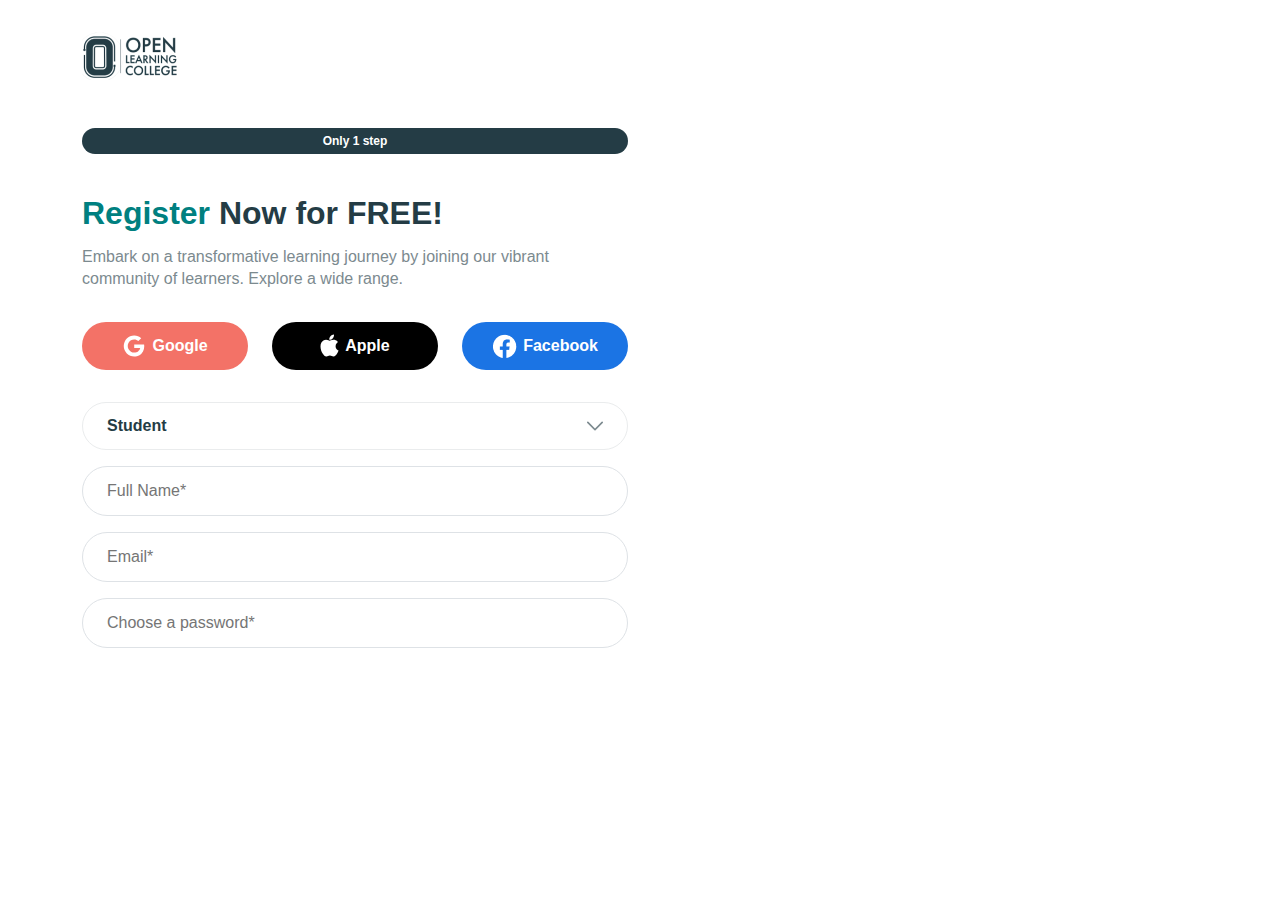
==== index.html @ f877245c "start new project" ====
<!DOCTYPE html>
<html lang="en">
<head>
    <meta charset="UTF-8">
    <meta name="viewport" content="width=device-width, initial-scale=1.0">
    <title>Student</title>
    <link rel="stylesheet" href="css/bootstrap.min.css">
    <link rel="stylesheet" href="css/style.css">
</head>
<body>

    <section class="student-section">
        <div class="container">
            <div class="row">
                <div class="col-lg-6">
                    <div class="student-section-bg"></div>
                    <div class="main-logo pb-5 pt-spacing-8">
                        <img src="images/main-Logo.png" alt="logo" style="width: 97px; height: 48px;">
                    </div>
                    <a href="#" class="bg-transparent border-0 w-100 bg-gray-dark bs-white p-1 rounded-32 font-12 fw-bold text-decoration-none d-block text-center">Only 1 step </a>
                    <div class="pt-spacing-10">
                        <h2 class="gray-dark fw-bold line-height-124"><span class="green-secondary">Register</span> Now for FREE!</h2>
                        <p class="bs-gray fw-normal font-16 line-height-138 pt-spacing-3">Embark on a transformative learning journey by joining our vibrant community of learners. Explore a wide range.</p>
                    </div>
                    <div class="row pt-spacing-8">
                        <div class="col-4">
                            <a href="#" class="text-decoration-none d-flex align-items-center border-0 bg-deep-orange rounded-48 py-spacing-3 bs-white fw-bold font-16 w-100 justify-content-center">
                                <svg class="mr-spacing-1_5" xmlns="http://www.w3.org/2000/svg" width="24" height="24" fill="none"><path d="M12.211 10.503h9.876c.108.608.163 1.19.163 1.743 0 1.97-.413 3.73-1.24 5.279a8.95 8.95 0 0 1-3.534 3.63c-1.53.871-3.285 1.307-5.265 1.307-1.426 0-2.783-.274-4.073-.824-1.29-.55-2.402-1.292-3.337-2.227-.935-.935-1.678-2.048-2.227-3.337A10.283 10.283 0 0 1 1.75 12c0-1.425.275-2.783.824-4.073.55-1.29 1.292-2.401 2.227-3.337.935-.935 2.048-1.677 3.337-2.227 1.29-.55 2.647-.824 4.073-.824 2.724 0 5.063.913 7.015 2.738L16.38 7.016c-1.117-1.08-2.506-1.621-4.168-1.621a6.25 6.25 0 0 0-3.249.885A6.524 6.524 0 0 0 6.6 8.684a6.547 6.547 0 0 0-.872 3.317c0 1.199.291 2.304.872 3.317a6.524 6.524 0 0 0 2.363 2.404 6.25 6.25 0 0 0 3.25.886c.79 0 1.516-.11 2.178-.327.663-.218 1.208-.49 1.635-.818.427-.327.8-.699 1.117-1.117a5.2 5.2 0 0 0 .701-1.185c.15-.372.253-.726.307-1.062h-5.939v-3.596Z" fill="#fff"/></svg>
                                Google
                            </a>
                        </div>

                        <div class="col-4">
                            <a href="#" class="text-decoration-none d-flex align-items-center border-0 bg-black rounded-48 py-spacing-3 bs-white fw-bold font-16 w-100 justify-content-center">
                                <svg class="mr-spacing-1_5" xmlns="http://www.w3.org/2000/svg" width="19" height="23" fill="none"><path d="M1.429 8.584c-1.862 3.23-.678 8.135 1.38 11.108 1.029 1.486 2.07 2.82 3.495 2.82h.081c.67-.027 1.154-.234 1.621-.433.526-.224 1.069-.455 1.921-.455.81 0 1.328.224 1.829.44.493.213 1 .434 1.751.42 1.606-.03 2.591-1.47 3.461-2.74a12.145 12.145 0 0 0 1.516-3.106l.007-.02a.18.18 0 0 0-.11-.226c-.282-.116-2.762-1.216-2.788-4.215-.025-2.436 1.86-3.726 2.238-3.96l.018-.011a.18.18 0 0 0 .051-.254c-1.3-1.904-3.295-2.19-4.097-2.225a3.614 3.614 0 0 0-.358-.018c-.943 0-1.846.357-2.572.643-.5.197-.933.368-1.232.368-.335 0-.77-.173-1.274-.373-.674-.267-1.437-.57-2.246-.57h-.057c-1.88.028-3.656 1.103-4.635 2.807Z" fill="#fff"/><path d="M13.803.487c-1.138.046-2.503.747-3.32 1.703-.693.804-1.37 2.143-1.192 3.494a.18.18 0 0 0 .165.156c.076.006.155.01.233.01 1.113 0 2.314-.617 3.134-1.608.863-1.047 1.3-2.39 1.167-3.594a.182.182 0 0 0-.187-.161Z" fill="#fff"/></svg>
                                Apple
                            </a>
                        </div>

                        <div class="col-4">
                            <a href="#" class="text-decoration-none d-flex align-items-center border-0 bg-blue-secondary rounded-48 py-spacing-3 bs-white fw-bold font-16 w-100 justify-content-center">
                                <img src="images/facebook-icon.png" alt="facebook-icon" class="mr-spacing-1_5">
                                Facebook
                            </a>
                        </div>
                    </div>
                    <div class="pt-spacing-8">
                        <form>
                            <div class="dropdown">
                                <button class="btn btn-secondary w-100 d-flex align-items-center justify-content-between no-arrow bg-white gray-dark fw-bold line-height-138 py-spacing-3 px-4 rounded-48 border-color dropdown-btn" type="button" id="studentdropdownMenu" data-bs-toggle="dropdown" aria-expanded="false">
                                    Student
                                    <svg xmlns="http://www.w3.org/2000/svg" width="16" height="10" fill="none"><path d="M.241.746A.811.811 0 0 1 1.313.665l.092.08L8 7.474 14.595.746a.811.811 0 0 1 1.072-.081l.092.08a.852.852 0 0 1 .08 1.094l-.08.094-7.177 7.321a.811.811 0 0 1-1.072.081l-.092-.08L.241 1.932a.852.852 0 0 1 0-1.187Z" fill="#7C8A8F"/></svg>
                                </button>
                                <ul class="dropdown-menu w-100" aria-labelledby="studentdropdownMenu">
                                  <li><button class="dropdown-item" type="button">Action</button></li>
                                  <li><button class="dropdown-item" type="button">Another action</button></li>
                                  <li><button class="dropdown-item" type="button">Something else here</button></li>
                                </ul>
                            </div>

                            <input type="text" placeholder="Full Name*" class="py-spacing-3 px-4 mt-3 border rounded-48 w-100 font-16">
                            
                            <input type="email" placeholder="Email*" class="py-spacing-3 px-4 mt-3 border rounded-48 w-100 font-16">

                            <div class="input-box">
                                <input type="password" placeholder="Choose a password*" class="py-spacing-3 px-4 mt-3 border rounded-48 w-100 font-16">

                            </div>
                            
                        </form>
                    </div>
                </div>
            </div>
        </div>
    </section>
    
    
    <!-- Javascript -->
    <script src="js/bootstrap.bundle.min.js"></script>
</body>
</html>
---- css/style.css ----
*{
    margin: 0;
    padding: 0;
    box-sizing: border-box;
}
body{
    font-family: Arial;
}
:root {
    --bs-blue: #0d6efd;
    --bs-indigo: #6610f2;
    --bs-purple: #6f42c1;
    --bs-pink: #d63384;
    --bs-red: #dc3545;
    --bs-orange: #fd7e14;
    --bs-yellow: #ffc107;
    --bs-green: #198754;
    --bs-success: #198754;
    --bs-cyan: #0dcaf0;
    --bs-primary: #0d6efd;
    --bs-info: #0dcaf0;
    --bs-warning: #ffc107;
    --bs-danger: #dc3545;
    --bs-dark: #212529;
    --color: ;


    --bs-white: #FFF;
    --white-secondary: #F2F8F8;
    --bs-light: #CCE6E6;
    --border-color: #EAECED;
    --bs-gray: #7C8A8F;
    --bs-gray-dark: #243C45;
    --green-secondary: #008080;
    --deep-orange: #F37267;
    --black: #000000;
    --blue-secondary: #1B74E4;



    --bs-font-sans-serif: system-ui, -apple-system, "Segoe UI", Roboto, "Helvetica Neue", Arial, "Noto Sans", "Liberation Sans", sans-serif, "Apple Color Emoji", "Segoe UI Emoji", "Segoe UI Symbol", "Noto Color Emoji";
    --bs-font-monospace: SFMono-Regular, Menlo, Monaco, Consolas, "Liberation Mono", "Courier New", monospace;
    --bs-gradient: linear-gradient(180deg, rgba(255, 255, 255, 0.15), rgba(255, 255, 255, 0));



    /* font size */
    --font-size-h2: 2rem; /* 32px */


    /* padding */

    --spacing-1_5: 0.375rem; /* 6px */
    --spacing-3: 0.75rem; /* 12px */
    --spacing-8: 2rem; /* 32px */
    --spacing-9: 2.25rem; /* 32px */
    --spacing-10: 2.5rem; /* 40px */

  }



  .font-12{
    font-size: 12px !important;
  }
  .font-16{
    font-size: 16px !important;
  }

  h1, h2, h3, h4, p{
    margin: 0;
    padding: 0;
  } 

  /*===== padding =====*/
  
.py-spacing-3{
    padding-top: var(--spacing-3) !important;
    padding-bottom: var(--spacing-3) !important;
}
.pt-spacing-3{
    padding-top: var(--spacing-3) !important;
}
.pt-spacing-8{
    padding-top: var(--spacing-8) !important;
}
.px-spacing-9{
    padding-left: var(--spacing-9) !important;
    padding-right: var(--spacing-9) !important;
}
.pt-spacing-10{
    padding-top: var(--spacing-10) !important;
}


/* margin */
.mr-spacing-1_5{
    margin-right: var(--spacing-1_5) !important;
}

.border{
    border: 1px solid var(--border-color);
}

/*===== color =====*/


.gray-dark{
    color: var(--bs-gray-dark) !important;
}
.bs-gray{
    color: var(--bs-gray) !important;
}
.bs-white{
    color: var(--bs-white) !important;
}
.green-secondary{
    color: var(--green-secondary) !important;
}

.bg-gray-dark{
    background-color: var(--bs-gray-dark) !important;
}
.bg-deep-orange{
    background-color: var(--deep-orange) !important;
}
.bg-black{
    background-color: var(--black) !important;
}
.bg-blue-secondary{
    background-color: var(--blue-secondary) !important;
}
.border-color{
    border-color: var(--border-color) !important;
}

/*===== radius =====*/

.rounded-32{
    border-radius: 2rem !important;
}
.rounded-48{
    border-radius: 3rem !important;
}

/*===== line height =====*/

.line-height-124{
    line-height: 124% !important;
}
.line-height-138{
    line-height: 138% !important;
}

/*=============== dropdown ===============*/
.dropdown-btn:focus,
.dropdown-btn:active,
.dropdown-btn:focus-visible{
    box-shadow: none!important;
    outline: none;
}
.dropdown-btn:focus svg,
.dropdown-btn:active svg{
    rotate: -180deg;
}

/* input */

input:focus-visible,
input:focus{
    outline: none;
    border: 1px solid var(--blue-secondary)!important;
}
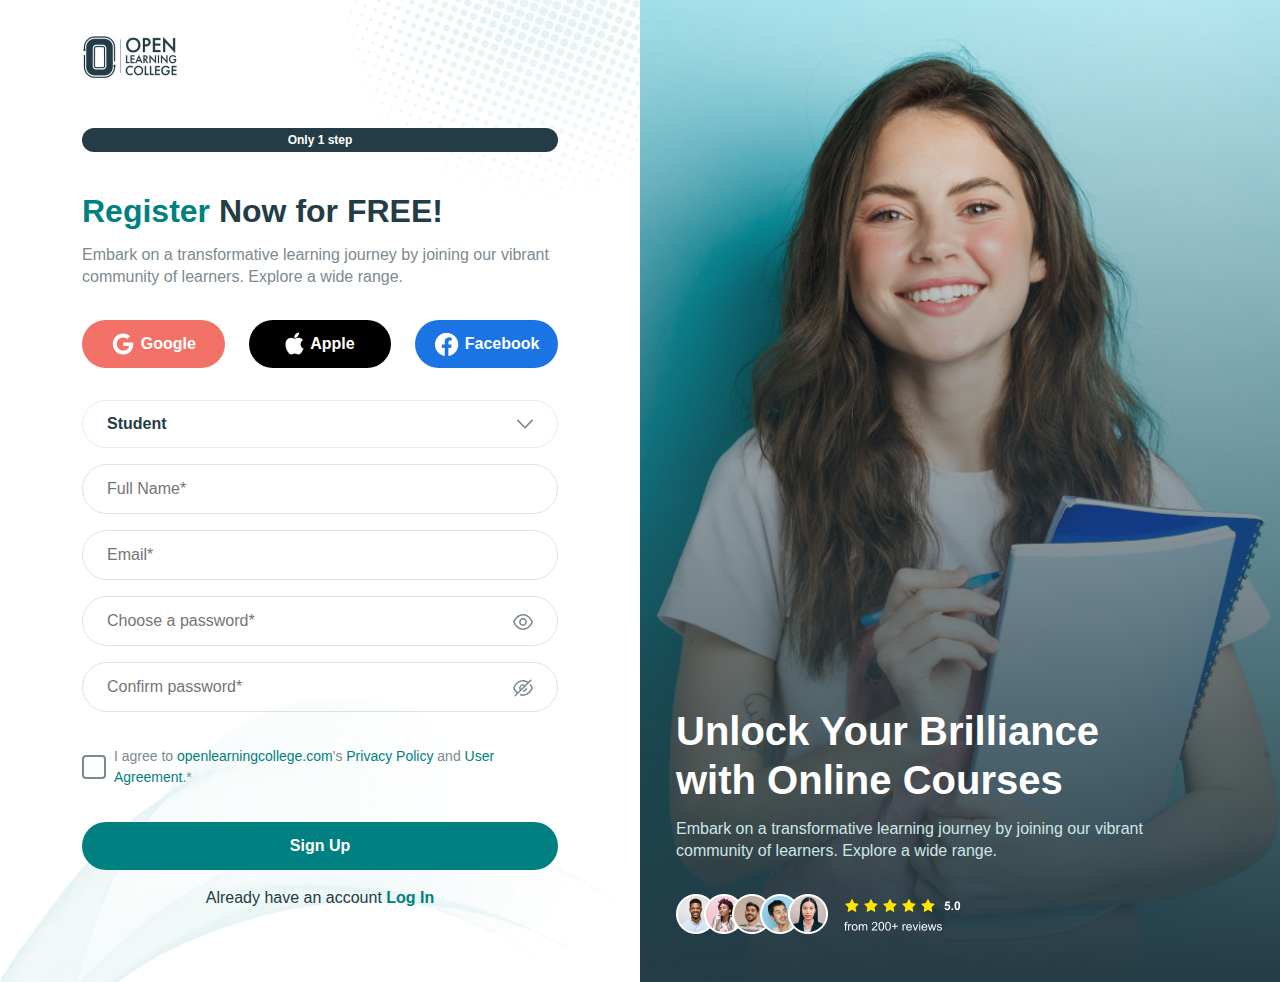
==== commit f41f396d: "complete first page" ====
--- a/index.html
+++ b/index.html
@@ -9,65 +9,95 @@
 </head>
 <body>
 
-    <section class="student-section">
+    <section class="auth-section position-relative" style="background-image: url(images/Mask-group-2.png);">
         <div class="container">
             <div class="row">
-                <div class="col-lg-6">
-                    <div class="student-section-bg"></div>
-                    <div class="main-logo pb-5 pt-spacing-8">
-                        <img src="images/main-Logo.png" alt="logo" style="width: 97px; height: 48px;">
-                    </div>
-                    <a href="#" class="bg-transparent border-0 w-100 bg-gray-dark bs-white p-1 rounded-32 font-12 fw-bold text-decoration-none d-block text-center">Only 1 step </a>
-                    <div class="pt-spacing-10">
-                        <h2 class="gray-dark fw-bold line-height-124"><span class="green-secondary">Register</span> Now for FREE!</h2>
-                        <p class="bs-gray fw-normal font-16 line-height-138 pt-spacing-3">Embark on a transformative learning journey by joining our vibrant community of learners. Explore a wide range.</p>
-                    </div>
-                    <div class="row pt-spacing-8">
-                        <div class="col-4">
-                            <a href="#" class="text-decoration-none d-flex align-items-center border-0 bg-deep-orange rounded-48 py-spacing-3 bs-white fw-bold font-16 w-100 justify-content-center">
-                                <svg class="mr-spacing-1_5" xmlns="http://www.w3.org/2000/svg" width="24" height="24" fill="none"><path d="M12.211 10.503h9.876c.108.608.163 1.19.163 1.743 0 1.97-.413 3.73-1.24 5.279a8.95 8.95 0 0 1-3.534 3.63c-1.53.871-3.285 1.307-5.265 1.307-1.426 0-2.783-.274-4.073-.824-1.29-.55-2.402-1.292-3.337-2.227-.935-.935-1.678-2.048-2.227-3.337A10.283 10.283 0 0 1 1.75 12c0-1.425.275-2.783.824-4.073.55-1.29 1.292-2.401 2.227-3.337.935-.935 2.048-1.677 3.337-2.227 1.29-.55 2.647-.824 4.073-.824 2.724 0 5.063.913 7.015 2.738L16.38 7.016c-1.117-1.08-2.506-1.621-4.168-1.621a6.25 6.25 0 0 0-3.249.885A6.524 6.524 0 0 0 6.6 8.684a6.547 6.547 0 0 0-.872 3.317c0 1.199.291 2.304.872 3.317a6.524 6.524 0 0 0 2.363 2.404 6.25 6.25 0 0 0 3.25.886c.79 0 1.516-.11 2.178-.327.663-.218 1.208-.49 1.635-.818.427-.327.8-.699 1.117-1.117a5.2 5.2 0 0 0 .701-1.185c.15-.372.253-.726.307-1.062h-5.939v-3.596Z" fill="#fff"/></svg>
-                                Google
-                            </a>
+                <div class="col-lg-6 overflow-hidden form-column position-relative z-index-1">
+                    <div class="pr-spacing-17_5 pr-lg-spacing-0 pr-sm-spacing-0 pb-spacing-18 pb-ls-spacing-8">
+                        <div class="main-logo pb-5 pt-spacing-8">
+                            <img src="images/main-Logo.png" alt="logo" style="width: 97px; height: 48px;">
                         </div>
+                        <a href="#" class="bg-transparent border-0 w-100 bg-gray-dark bs-white p-1 rounded-32 font-12 fw-bold text-decoration-none d-block text-center line-height-137">Only 1 step </a>
+                        <div class="pt-spacing-10">
+                            <h2 class="gray-dark fw-bold line-height-124"><span class="green-secondary">Register</span> Now for FREE!</h2>
+                            <p class="bs-gray fw-normal font-16 line-height-138 pt-spacing-3">Embark on a transformative learning journey by joining our vibrant community of learners. Explore a wide range.</p>
+                        </div>
+                        <div class="row pt-spacing-8">
+                            <div class="col-lg-4 col-md-4">
+                                <a href="#" class="text-decoration-none d-flex align-items-center border-0 bg-deep-orange rounded-48 py-spacing-3 bs-white fw-bold font-16 w-100 justify-content-center">
+                                    <svg class="mr-spacing-1_5" xmlns="http://www.w3.org/2000/svg" width="24" height="24" fill="none"><path d="M12.211 10.503h9.876c.108.608.163 1.19.163 1.743 0 1.97-.413 3.73-1.24 5.279a8.95 8.95 0 0 1-3.534 3.63c-1.53.871-3.285 1.307-5.265 1.307-1.426 0-2.783-.274-4.073-.824-1.29-.55-2.402-1.292-3.337-2.227-.935-.935-1.678-2.048-2.227-3.337A10.283 10.283 0 0 1 1.75 12c0-1.425.275-2.783.824-4.073.55-1.29 1.292-2.401 2.227-3.337.935-.935 2.048-1.677 3.337-2.227 1.29-.55 2.647-.824 4.073-.824 2.724 0 5.063.913 7.015 2.738L16.38 7.016c-1.117-1.08-2.506-1.621-4.168-1.621a6.25 6.25 0 0 0-3.249.885A6.524 6.524 0 0 0 6.6 8.684a6.547 6.547 0 0 0-.872 3.317c0 1.199.291 2.304.872 3.317a6.524 6.524 0 0 0 2.363 2.404 6.25 6.25 0 0 0 3.25.886c.79 0 1.516-.11 2.178-.327.663-.218 1.208-.49 1.635-.818.427-.327.8-.699 1.117-1.117a5.2 5.2 0 0 0 .701-1.185c.15-.372.253-.726.307-1.062h-5.939v-3.596Z" fill="#fff"/></svg>
+                                    Google
+                                </a>
+                            </div>
 
-                        <div class="col-4">
-                            <a href="#" class="text-decoration-none d-flex align-items-center border-0 bg-black rounded-48 py-spacing-3 bs-white fw-bold font-16 w-100 justify-content-center">
-                                <svg class="mr-spacing-1_5" xmlns="http://www.w3.org/2000/svg" width="19" height="23" fill="none"><path d="M1.429 8.584c-1.862 3.23-.678 8.135 1.38 11.108 1.029 1.486 2.07 2.82 3.495 2.82h.081c.67-.027 1.154-.234 1.621-.433.526-.224 1.069-.455 1.921-.455.81 0 1.328.224 1.829.44.493.213 1 .434 1.751.42 1.606-.03 2.591-1.47 3.461-2.74a12.145 12.145 0 0 0 1.516-3.106l.007-.02a.18.18 0 0 0-.11-.226c-.282-.116-2.762-1.216-2.788-4.215-.025-2.436 1.86-3.726 2.238-3.96l.018-.011a.18.18 0 0 0 .051-.254c-1.3-1.904-3.295-2.19-4.097-2.225a3.614 3.614 0 0 0-.358-.018c-.943 0-1.846.357-2.572.643-.5.197-.933.368-1.232.368-.335 0-.77-.173-1.274-.373-.674-.267-1.437-.57-2.246-.57h-.057c-1.88.028-3.656 1.103-4.635 2.807Z" fill="#fff"/><path d="M13.803.487c-1.138.046-2.503.747-3.32 1.703-.693.804-1.37 2.143-1.192 3.494a.18.18 0 0 0 .165.156c.076.006.155.01.233.01 1.113 0 2.314-.617 3.134-1.608.863-1.047 1.3-2.39 1.167-3.594a.182.182 0 0 0-.187-.161Z" fill="#fff"/></svg>
-                                Apple
-                            </a>
+                            <div class="col-lg-4 col-md-4 mt-3 mt-md-0">
+                                <a href="#" class="text-decoration-none d-flex align-items-center border-0 bg-black rounded-48 py-spacing-3 bs-white fw-bold font-16 w-100 justify-content-center">
+                                    <svg class="mr-spacing-1_5" xmlns="http://www.w3.org/2000/svg" width="19" height="23" fill="none"><path d="M1.429 8.584c-1.862 3.23-.678 8.135 1.38 11.108 1.029 1.486 2.07 2.82 3.495 2.82h.081c.67-.027 1.154-.234 1.621-.433.526-.224 1.069-.455 1.921-.455.81 0 1.328.224 1.829.44.493.213 1 .434 1.751.42 1.606-.03 2.591-1.47 3.461-2.74a12.145 12.145 0 0 0 1.516-3.106l.007-.02a.18.18 0 0 0-.11-.226c-.282-.116-2.762-1.216-2.788-4.215-.025-2.436 1.86-3.726 2.238-3.96l.018-.011a.18.18 0 0 0 .051-.254c-1.3-1.904-3.295-2.19-4.097-2.225a3.614 3.614 0 0 0-.358-.018c-.943 0-1.846.357-2.572.643-.5.197-.933.368-1.232.368-.335 0-.77-.173-1.274-.373-.674-.267-1.437-.57-2.246-.57h-.057c-1.88.028-3.656 1.103-4.635 2.807Z" fill="#fff"/><path d="M13.803.487c-1.138.046-2.503.747-3.32 1.703-.693.804-1.37 2.143-1.192 3.494a.18.18 0 0 0 .165.156c.076.006.155.01.233.01 1.113 0 2.314-.617 3.134-1.608.863-1.047 1.3-2.39 1.167-3.594a.182.182 0 0 0-.187-.161Z" fill="#fff"/></svg>
+                                    Apple
+                                </a>
+                            </div>
+
+                            <div class="col-lg-4 col-md-4 mt-3 mt-md-0">
+                                <a href="#" class="text-decoration-none d-flex align-items-center border-0 bg-blue-secondary rounded-48 py-spacing-3 bs-white fw-bold font-16 w-100 justify-content-center">
+                                    <img src="images/facebook-icon.png" alt="facebook-icon" class="mr-spacing-1_5">
+                                    Facebook
+                                </a>
+                            </div>
                         </div>
+                        <div class="pt-spacing-8 student-form">
+                            <form>
+                                <div class="dropdown">
+                                    <button class="btn btn-secondary w-100 d-flex align-items-center justify-content-between no-arrow bg-white gray-dark fw-bold line-height-138 py-spacing-3 px-4 rounded-48 border-color dropdown-btn" type="button" id="studentdropdownMenu" data-bs-toggle="dropdown" aria-expanded="false">
+                                        Student
+                                        <svg xmlns="http://www.w3.org/2000/svg" width="16" height="10" fill="none"><path d="M.241.746A.811.811 0 0 1 1.313.665l.092.08L8 7.474 14.595.746a.811.811 0 0 1 1.072-.081l.092.08a.852.852 0 0 1 .08 1.094l-.08.094-7.177 7.321a.811.811 0 0 1-1.072.081l-.092-.08L.241 1.932a.852.852 0 0 1 0-1.187Z" fill="#7C8A8F"/></svg>
+                                    </button>
+                                    <ul class="dropdown-menu w-100" aria-labelledby="studentdropdownMenu">
+                                    <li><button class="dropdown-item" type="button">Action</button></li>
+                                    <li><button class="dropdown-item" type="button">Another action</button></li>
+                                    <li><button class="dropdown-item" type="button">Something else here</button></li>
+                                    </ul>
+                                </div>
 
-                        <div class="col-4">
-                            <a href="#" class="text-decoration-none d-flex align-items-center border-0 bg-blue-secondary rounded-48 py-spacing-3 bs-white fw-bold font-16 w-100 justify-content-center">
-                                <img src="images/facebook-icon.png" alt="facebook-icon" class="mr-spacing-1_5">
-                                Facebook
-                            </a>
+                                <input type="text" required placeholder="Full Name*" class="py-spacing-3 px-4 mt-3 border rounded-48 w-100 font-16">
+                                
+                                <input type="email" required placeholder="Email*" class="py-spacing-3 px-4 mt-3 border rounded-48 w-100 font-16">
+
+                                <div class="input-box d-flex align-items-center justify-content-between py-spacing-3 px-4 mt-3 border rounded-48">
+                                    <input type="password" required placeholder="Choose a password*" class="border-0 w-100 font-16 pr-spacing-2">
+                                    <button type="button" class="bg-white border-0">
+                                        <svg xmlns="http://www.w3.org/2000/svg" width="20" height="16" fill="none"><path fill-rule="evenodd" clip-rule="evenodd" d="M10.288.005 10.002 0C5.862 0 2.129 2.923.061 7.706a.74.74 0 0 0 0 .588l.143.323c2.042 4.476 5.571 7.247 9.508 7.378l.286.005c4.14 0 7.873-2.923 9.941-7.706a.741.741 0 0 0-.003-.595l-.14-.313C17.75 2.9 14.22.136 10.289.005Zm-.279 1.484.24.005.266.014c3.197.227 6.138 2.597 7.914 6.49l-.009.025c-1.821 3.977-4.863 6.362-8.16 6.482l-.256.004-.257-.004-.266-.014c-3.098-.22-5.954-2.457-7.742-6.131l-.169-.361.157-.333C3.61 3.773 6.692 1.49 10.009 1.489Zm-.012 2.624c-2.16 0-3.911 1.74-3.911 3.887 0 2.146 1.75 3.886 3.91 3.886 2.161 0 3.913-1.74 3.913-3.886 0-2.147-1.752-3.887-3.912-3.887Zm0 1.49A2.404 2.404 0 0 1 12.409 8a2.404 2.404 0 0 1-2.412 2.395A2.403 2.403 0 0 1 7.586 8a2.403 2.403 0 0 1 2.41-2.396Z" fill="#7C8A8F"/></svg>
+                                    </button>
+                                </div>
+                                <div class="input-box d-flex align-items-center justify-content-between py-spacing-3 px-4 mt-3 border rounded-48">
+                                    <input type="password" required placeholder="Confirm password*" class="border-0 w-100 font-16 pr-spacing-2">
+                                    <button type="button" class="bg-white border-0">
+                                        <svg xmlns="http://www.w3.org/2000/svg" width="20" height="18" fill="none"><path fill-rule="evenodd" clip-rule="evenodd" d="M18.422.716a.759.759 0 0 0-1.061 0l-2.09 2.056C13.659 1.663 11.857 1.075 10 1.075c-2.057 0-4.053.72-5.781 2.067C2.51 4.464 1.087 6.371.06 8.708a.727.727 0 0 0 0 .584c.886 2.031 2.076 3.735 3.495 5.01l-1.97 1.938-.072.083a.73.73 0 0 0 .073.96.758.758 0 0 0 1.06 0L18.423 1.76l.072-.083a.73.73 0 0 0-.072-.96ZM4.618 13.256l2.138-2.103a3.764 3.764 0 0 1-.67-2.152c0-2.133 1.748-3.854 3.914-3.854.793 0 1.555.235 2.189.66l2.002-1.972C12.883 2.991 11.457 2.552 10 2.552c-1.71 0-3.38.602-4.852 1.749-1.41 1.091-2.619 2.66-3.53 4.6L1.57 9l.046.1c.793 1.695 1.816 3.104 3.002 4.156Zm6.478-6.374A2.44 2.44 0 0 0 10 6.624c-1.338 0-2.414 1.06-2.414 2.377 0 .385.091.75.262 1.077l3.248-3.196Zm2.043 1.934.101.01a.74.74 0 0 1 .606.858c-.288 1.573-1.545 2.812-3.142 3.097a.75.75 0 0 1-.872-.594.74.74 0 0 1 .604-.858 2.389 2.389 0 0 0 1.933-1.906.748.748 0 0 1 .77-.607Zm3.859-3.502a.758.758 0 0 1 1.05.146c.726.95 1.36 2.039 1.891 3.247a.727.727 0 0 1 0 .586c-2.077 4.736-5.803 7.631-9.938 7.631a8.86 8.86 0 0 1-2.77-.444.735.735 0 0 1-.473-.934.753.753 0 0 1 .948-.466 7.336 7.336 0 0 0 2.295.368c3.305 0 6.381-2.261 8.273-6.118L18.429 9l-.053-.116a14.323 14.323 0 0 0-1.285-2.21l-.241-.327a.73.73 0 0 1 .148-1.034Z" fill="#7C8A8F"/></svg>
+                                    </button>
+                                </div>
+
+                                <div class="d-flex align-items-center mt-spacing-8_5">
+                                    <input class="form-check-input mt-0" type="checkbox" value="" aria-label="Checkbox for following text input">
+                                    <p class="ms-2 font-14 fw-normal bs-gray">I agree to <a href="#" class="green-secondary text-decoration-none">openlearningcollege.com</a>'s <a href="#" class="green-secondary text-decoration-none">Privacy Policy</a> and <a href="#" class="green-secondary text-decoration-none">User Agreement</a>.*</p>
+                                </div>
+                                
+                                <input type="submit" value="Sign Up" class="mt-spacing-8_5 w-100 py-spacing-3 px-4 rounded-32 bg-green-secondary border-0 bs-white fw-bold font-16">
+
+                            </form>
+                            <p class="gray-dark fw-normal font-16 text-center mt-3">Already have an account <a href="#" class="green-secondary text-decoration-none fw-bold">Log In</a></p>
                         </div>
                     </div>
-                    <div class="pt-spacing-8">
-                        <form>
-                            <div class="dropdown">
-                                <button class="btn btn-secondary w-100 d-flex align-items-center justify-content-between no-arrow bg-white gray-dark fw-bold line-height-138 py-spacing-3 px-4 rounded-48 border-color dropdown-btn" type="button" id="studentdropdownMenu" data-bs-toggle="dropdown" aria-expanded="false">
-                                    Student
-                                    <svg xmlns="http://www.w3.org/2000/svg" width="16" height="10" fill="none"><path d="M.241.746A.811.811 0 0 1 1.313.665l.092.08L8 7.474 14.595.746a.811.811 0 0 1 1.072-.081l.092.08a.852.852 0 0 1 .08 1.094l-.08.094-7.177 7.321a.811.811 0 0 1-1.072.081l-.092-.08L.241 1.932a.852.852 0 0 1 0-1.187Z" fill="#7C8A8F"/></svg>
-                                </button>
-                                <ul class="dropdown-menu w-100" aria-labelledby="studentdropdownMenu">
-                                  <li><button class="dropdown-item" type="button">Action</button></li>
-                                  <li><button class="dropdown-item" type="button">Another action</button></li>
-                                  <li><button class="dropdown-item" type="button">Something else here</button></li>
-                                </ul>
-                            </div>
+                </div>
 
-                            <input type="text" placeholder="Full Name*" class="py-spacing-3 px-4 mt-3 border rounded-48 w-100 font-16">
-                            
-                            <input type="email" placeholder="Email*" class="py-spacing-3 px-4 mt-3 border rounded-48 w-100 font-16">
-
-                            <div class="input-box">
-                                <input type="password" placeholder="Choose a password*" class="py-spacing-3 px-4 mt-3 border rounded-48 w-100 font-16">
-
-                            </div>
-                            
-                        </form>
+                <div class="col-lg-6 mt-md-4">
+                    <div class="course-bg z-index-1">
+                        <img src="images/student-girl.png" alt="">
+                    </div>
+                    <div class="position-relative z-index-2 h-100 h-md-0">
+                        <div class="course-content mb-5 px-3 px-lg-4">
+                            <h1 class="bs-white fw-bold line-height-124">Unlock Your Brilliance with Online Courses</h1>
+                            <p class="pt-spacing-3 font-16 fw-normal bs-light line-height-138">Embark on a transformative learning journey by joining our vibrant community of learners. Explore a wide range.</p>
+                            <img src="images/reviewFrame.png" alt="images-group" class="pt-spacing-8 review-frame">
+                        </div>
                     </div>
                 </div>
             </div>
--- a/css/style.css
+++ b/css/style.css
@@ -6,7 +6,7 @@
 body{
     font-family: Arial;
 }
-:root {
+.auth-section {
     --bs-blue: #0d6efd;
     --bs-indigo: #6610f2;
     --bs-purple: #6f42c1;
@@ -46,22 +46,57 @@
 
     /* font size */
     --font-size-h2: 2rem; /* 32px */
+    --font-size-h1: 2.5rem; /* 40px */
 
 
     /* padding */
 
+    --spacing-0: 0rem; /* 0px */
     --spacing-1_5: 0.375rem; /* 6px */
+    --spacing-2: 0.5rem; /* 8px */
+    --spacing-2_5: 0.625rem; /* 10px */
     --spacing-3: 0.75rem; /* 12px */
+    --spacing-4: 1rem; /* 16px */
+    --spacing-6: 1.5rem; /* 24px */
     --spacing-8: 2rem; /* 32px */
-    --spacing-9: 2.25rem; /* 32px */
+    --spacing-8_5: 2.125rem; /* 34px */
+    --spacing-9: 2.25rem; /* 36px */
     --spacing-10: 2.5rem; /* 40px */
-
-  }
-
-
+    --spacing-17_5: 4.375rem; /* 70px */
+    --spacing-18: 4.5rem; /* 72px */
+
+    background-position: left bottom;
+    background-size: 651px 286px;
+    background-repeat: no-repeat;
+
+
+  }
+
+
+  .auth-section::before{
+    position: absolute;
+    content: '';
+    top: 0;
+    right: 0;
+    background-image: url(/images/Mask-group.png);
+    width: 300px;
+    height: 200px;
+    z-index: -1;
+  }
+
+  /*===== font size =====*/
+  .font-size-h1{
+    font-size: var(--font-size-h1) !important;
+  }
+  .font-size-h2{
+    font-size: var(--font-size-h2) !important;
+  }
 
   .font-12{
     font-size: 12px !important;
+  }
+  .font-14{
+    font-size: 14px !important;
   }
   .font-16{
     font-size: 16px !important;
@@ -74,6 +109,12 @@
 
   /*===== padding =====*/
   
+.pr-spacing-2{
+    padding-right: var(--spacing-2) !important;
+}
+.pt-spacing-2_5{
+    padding-top: var(--spacing-2_5) !important;
+}
 .py-spacing-3{
     padding-top: var(--spacing-3) !important;
     padding-bottom: var(--spacing-3) !important;
@@ -81,8 +122,14 @@
 .pt-spacing-3{
     padding-top: var(--spacing-3) !important;
 }
+.pl-spacing-6{
+    padding-left: var(--spacing-6) !important;
+}
 .pt-spacing-8{
     padding-top: var(--spacing-8) !important;
+}
+.mt-spacing-8_5{
+    margin-top: var(--spacing-8_5) !important;
 }
 .px-spacing-9{
     padding-left: var(--spacing-9) !important;
@@ -91,6 +138,12 @@
 .pt-spacing-10{
     padding-top: var(--spacing-10) !important;
 }
+.pr-spacing-17_5{
+    padding-right: var(--spacing-17_5) !important;
+}
+.pb-spacing-18{
+    padding-bottom: var(--spacing-18) !important;
+}
 
 
 /* margin */
@@ -114,9 +167,15 @@
 .bs-white{
     color: var(--bs-white) !important;
 }
+.bs-light{
+    color: var(--bs-light) !important;
+}
 .green-secondary{
     color: var(--green-secondary) !important;
 }
+.bg-green-secondary{
+    background-color: var(--green-secondary) !important;
+}
 
 .bg-gray-dark{
     background-color: var(--bs-gray-dark) !important;
@@ -151,8 +210,14 @@
 .line-height-138{
     line-height: 138% !important;
 }
+.line-height-137{
+    line-height: 16px !important;
+}
 
 /*=============== dropdown ===============*/
+
+
+
 .dropdown-btn:focus,
 .dropdown-btn:active,
 .dropdown-btn:focus-visible{
@@ -169,6 +234,99 @@
 input:focus-visible,
 input:focus{
     outline: none;
-    border: 1px solid var(--blue-secondary)!important;
-}
-
+    border: 1px solid var(--blue-secondary);
+}
+.input-box input:focus-visible,
+.input-box input:focus{
+    border: none!important;
+}
+
+/* student form */
+.student-form .form-check-input{
+    min-width: 24px;
+    height: 24px;
+    border: 2px solid var(--bs-gray);
+}
+.student-form .form-check-input:focus{
+    outline: none;
+    box-shadow: none;
+    border-color: var(--bs-gray);
+}
+
+
+.course-bg img{
+    width: 100%;
+    height: 100%;
+    object-fit: cover;
+}
+
+
+.course-content{
+    position: absolute;
+    bottom: 0;
+    left: 0;
+    max-width: 100%;
+}
+
+.review-frame{
+    max-width: 100%;
+}
+
+
+
+
+/*=============== responcive ===============*/
+@media screen and (max-width: 1200px){
+    .pr-lg-spacing-0{
+        padding-right: var(--spacing-0) !important;
+    }
+    .pb-ls-spacing-8{
+        padding-bottom: var(--spacing-8)!important;
+    }
+}
+
+@media screen and (min-width: 992px){
+    .course-bg{
+        position: absolute;
+        top: 0;
+        right: 0;
+        bottom: 0;
+        height: 100%;
+        width: 50vw;
+    }
+    
+  .auth-section::before{
+    display: none;
+  }
+    
+.auth-section .form-column::before{
+    position: absolute;
+    content: '';
+    top: 0;
+    right: 0;
+    background-image: url(/images/Mask-group.png);
+    width: 300px;
+    height: 200px;
+    z-index: -1;
+}
+
+}
+
+@media screen and (max-width: 992px){
+    .mt-md-4{
+        margin-top: var(--spacing-6) !important;
+    }
+    .h-md-0{
+        height: var(--spacing-0) !important;
+    }
+}
+
+@media screen and (max-width: 576px){
+    .pr-sm-spacing-0{
+        padding-right: var(--spacing-0) !important;
+    }
+}
+
+@media screen and (max-width: 320px){
+
+}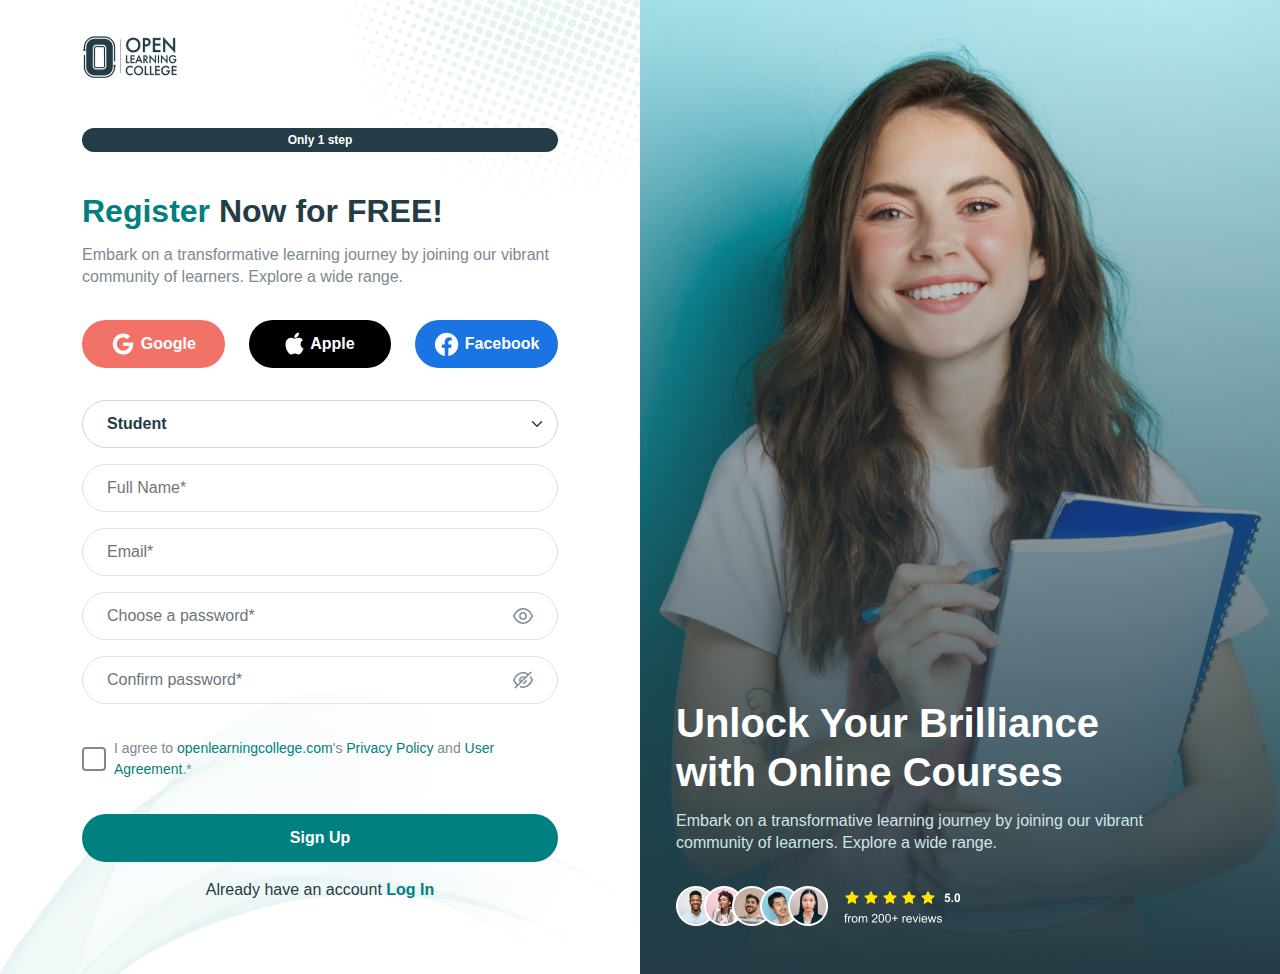
==== commit e13797d5: "completed al login page" ====
--- a/index.html
+++ b/index.html
@@ -46,30 +46,25 @@
                         </div>
                         <div class="pt-spacing-8 student-form">
                             <form>
-                                <div class="dropdown">
-                                    <button class="btn btn-secondary w-100 d-flex align-items-center justify-content-between no-arrow bg-white gray-dark fw-bold line-height-138 py-spacing-3 px-4 rounded-48 border-color dropdown-btn" type="button" id="studentdropdownMenu" data-bs-toggle="dropdown" aria-expanded="false">
-                                        Student
-                                        <svg xmlns="http://www.w3.org/2000/svg" width="16" height="10" fill="none"><path d="M.241.746A.811.811 0 0 1 1.313.665l.092.08L8 7.474 14.595.746a.811.811 0 0 1 1.072-.081l.092.08a.852.852 0 0 1 .08 1.094l-.08.094-7.177 7.321a.811.811 0 0 1-1.072.081l-.092-.08L.241 1.932a.852.852 0 0 1 0-1.187Z" fill="#7C8A8F"/></svg>
-                                    </button>
-                                    <ul class="dropdown-menu w-100" aria-labelledby="studentdropdownMenu">
-                                    <li><button class="dropdown-item" type="button">Action</button></li>
-                                    <li><button class="dropdown-item" type="button">Another action</button></li>
-                                    <li><button class="dropdown-item" type="button">Something else here</button></li>
-                                    </ul>
-                                </div>
+                                <select class="form-select px-4 py-spacing-3 rounded-48 gray-dark fw-bold font-16 line-height-22" aria-label="Default select example">
+                                    <option selected>Student</option>
+                                    <option value="1">One</option>
+                                    <option value="2">Two</option>
+                                    <option value="3">Three</option>
+                                </select>
 
-                                <input type="text" required placeholder="Full Name*" class="py-spacing-3 px-4 mt-3 border rounded-48 w-100 font-16">
+                                <input type="text" class=" py-spacing-3 px-4 mt-3 border rounded-48 w-100 font-16 line-height-138 p-0"  placeholder="Full Name*">
                                 
-                                <input type="email" required placeholder="Email*" class="py-spacing-3 px-4 mt-3 border rounded-48 w-100 font-16">
+                                <input type="email" placeholder="Email*" class="form-control py-spacing-3 px-4 mt-3 border rounded-48 w-100 font-16 line-height-138 p-0">
 
-                                <div class="input-box d-flex align-items-center justify-content-between py-spacing-3 px-4 mt-3 border rounded-48">
-                                    <input type="password" required placeholder="Choose a password*" class="border-0 w-100 font-16 pr-spacing-2">
+                                <div class="input-box d-flex align-items-center justify-content-between py-spacing-3 px-4 mt-3 border rounded-48 line-height-137">
+                                    <input type="password" placeholder="Choose a password*" class="form-control border-0 w-100 font-16 pr-spacing-2 line-height-138 p-0">
                                     <button type="button" class="bg-white border-0">
                                         <svg xmlns="http://www.w3.org/2000/svg" width="20" height="16" fill="none"><path fill-rule="evenodd" clip-rule="evenodd" d="M10.288.005 10.002 0C5.862 0 2.129 2.923.061 7.706a.74.74 0 0 0 0 .588l.143.323c2.042 4.476 5.571 7.247 9.508 7.378l.286.005c4.14 0 7.873-2.923 9.941-7.706a.741.741 0 0 0-.003-.595l-.14-.313C17.75 2.9 14.22.136 10.289.005Zm-.279 1.484.24.005.266.014c3.197.227 6.138 2.597 7.914 6.49l-.009.025c-1.821 3.977-4.863 6.362-8.16 6.482l-.256.004-.257-.004-.266-.014c-3.098-.22-5.954-2.457-7.742-6.131l-.169-.361.157-.333C3.61 3.773 6.692 1.49 10.009 1.489Zm-.012 2.624c-2.16 0-3.911 1.74-3.911 3.887 0 2.146 1.75 3.886 3.91 3.886 2.161 0 3.913-1.74 3.913-3.886 0-2.147-1.752-3.887-3.912-3.887Zm0 1.49A2.404 2.404 0 0 1 12.409 8a2.404 2.404 0 0 1-2.412 2.395A2.403 2.403 0 0 1 7.586 8a2.403 2.403 0 0 1 2.41-2.396Z" fill="#7C8A8F"/></svg>
                                     </button>
                                 </div>
-                                <div class="input-box d-flex align-items-center justify-content-between py-spacing-3 px-4 mt-3 border rounded-48">
-                                    <input type="password" required placeholder="Confirm password*" class="border-0 w-100 font-16 pr-spacing-2">
+                                <div class="input-box d-flex align-items-center justify-content-between py-spacing-3 px-4 mt-3 border rounded-48 line-height-137">
+                                    <input type="password" required placeholder="Confirm password*" class="form-control border-0 w-100 font-16 pr-spacing-2 line-height-138 p-0">
                                     <button type="button" class="bg-white border-0">
                                         <svg xmlns="http://www.w3.org/2000/svg" width="20" height="18" fill="none"><path fill-rule="evenodd" clip-rule="evenodd" d="M18.422.716a.759.759 0 0 0-1.061 0l-2.09 2.056C13.659 1.663 11.857 1.075 10 1.075c-2.057 0-4.053.72-5.781 2.067C2.51 4.464 1.087 6.371.06 8.708a.727.727 0 0 0 0 .584c.886 2.031 2.076 3.735 3.495 5.01l-1.97 1.938-.072.083a.73.73 0 0 0 .073.96.758.758 0 0 0 1.06 0L18.423 1.76l.072-.083a.73.73 0 0 0-.072-.96ZM4.618 13.256l2.138-2.103a3.764 3.764 0 0 1-.67-2.152c0-2.133 1.748-3.854 3.914-3.854.793 0 1.555.235 2.189.66l2.002-1.972C12.883 2.991 11.457 2.552 10 2.552c-1.71 0-3.38.602-4.852 1.749-1.41 1.091-2.619 2.66-3.53 4.6L1.57 9l.046.1c.793 1.695 1.816 3.104 3.002 4.156Zm6.478-6.374A2.44 2.44 0 0 0 10 6.624c-1.338 0-2.414 1.06-2.414 2.377 0 .385.091.75.262 1.077l3.248-3.196Zm2.043 1.934.101.01a.74.74 0 0 1 .606.858c-.288 1.573-1.545 2.812-3.142 3.097a.75.75 0 0 1-.872-.594.74.74 0 0 1 .604-.858 2.389 2.389 0 0 0 1.933-1.906.748.748 0 0 1 .77-.607Zm3.859-3.502a.758.758 0 0 1 1.05.146c.726.95 1.36 2.039 1.891 3.247a.727.727 0 0 1 0 .586c-2.077 4.736-5.803 7.631-9.938 7.631a8.86 8.86 0 0 1-2.77-.444.735.735 0 0 1-.473-.934.753.753 0 0 1 .948-.466 7.336 7.336 0 0 0 2.295.368c3.305 0 6.381-2.261 8.273-6.118L18.429 9l-.053-.116a14.323 14.323 0 0 0-1.285-2.21l-.241-.327a.73.73 0 0 1 .148-1.034Z" fill="#7C8A8F"/></svg>
                                     </button>
@@ -80,7 +75,7 @@
                                     <p class="ms-2 font-14 fw-normal bs-gray">I agree to <a href="#" class="green-secondary text-decoration-none">openlearningcollege.com</a>'s <a href="#" class="green-secondary text-decoration-none">Privacy Policy</a> and <a href="#" class="green-secondary text-decoration-none">User Agreement</a>.*</p>
                                 </div>
                                 
-                                <input type="submit" value="Sign Up" class="mt-spacing-8_5 w-100 py-spacing-3 px-4 rounded-32 bg-green-secondary border-0 bs-white fw-bold font-16">
+                                <input type="submit" value="Sign Up" class="form-control mt-spacing-8_5 py-spacing-3 px-4 rounded-32 bg-green-secondary border-0 bs-white fw-bold font-16">
 
                             </form>
                             <p class="gray-dark fw-normal font-16 text-center mt-3">Already have an account <a href="#" class="green-secondary text-decoration-none fw-bold">Log In</a></p>
--- a/css/style.css
+++ b/css/style.css
@@ -45,9 +45,9 @@
 
 
     /* font size */
+    --font-size-h1: 2.5rem; /* 40px */
     --font-size-h2: 2rem; /* 32px */
-    --font-size-h1: 2.5rem; /* 40px */
-
+    --font-size-h5: 1.25rem; /* 20px */
 
     /* padding */
 
@@ -91,6 +91,10 @@
   .font-size-h2{
     font-size: var(--font-size-h2) !important;
   }
+  .font-size-h5{
+    font-size: var(--font-size-h5) !important;
+  }
+  
 
   .font-12{
     font-size: 12px !important;
@@ -102,10 +106,13 @@
     font-size: 16px !important;
   }
 
-  h1, h2, h3, h4, p{
+  h1, h2, h3, h4, h5, h6, p{
     margin: 0;
     padding: 0;
   } 
+  a{
+    text-decoration: none;
+  }
 
   /*===== padding =====*/
   
@@ -183,6 +190,9 @@
 .bg-deep-orange{
     background-color: var(--deep-orange) !important;
 }
+.bs-deep-orange{
+    color: var(--deep-orange) !important;
+}
 .bg-black{
     background-color: var(--black) !important;
 }
@@ -192,6 +202,9 @@
 .border-color{
     border-color: var(--border-color) !important;
 }
+.bg-white-secondary{
+    background-color: var(--white-secondary) !important;
+}
 
 /*===== radius =====*/
 
@@ -213,21 +226,12 @@
 .line-height-137{
     line-height: 16px !important;
 }
+.line-height-22{
+    line-height: 22px !important;
+}
 
 /*=============== dropdown ===============*/
 
-
-
-.dropdown-btn:focus,
-.dropdown-btn:active,
-.dropdown-btn:focus-visible{
-    box-shadow: none!important;
-    outline: none;
-}
-.dropdown-btn:focus svg,
-.dropdown-btn:active svg{
-    rotate: -180deg;
-}
 
 /* input */
 
@@ -239,6 +243,7 @@
 .input-box input:focus-visible,
 .input-box input:focus{
     border: none!important;
+    box-shadow: none;
 }
 
 /* student form */
@@ -252,26 +257,44 @@
     box-shadow: none;
     border-color: var(--bs-gray);
 }
-
+.student-form input:focus{
+    box-shadow: none;
+}
 
 .course-bg img{
     width: 100%;
     height: 100%;
     object-fit: cover;
 }
-
-
 .course-content{
     position: absolute;
     bottom: 0;
     left: 0;
     max-width: 100%;
 }
-
 .review-frame{
     max-width: 100%;
 }
 
+
+/*=============================== educator ===============================*/
+
+.step-box a{
+    transition: all .3s;
+}
+.step-box a:hover,
+.step-box a.active{
+ background: var(--bs-gray-dark)!important;
+ color: var(--bs-white)!important;
+}
+.second-step-btnBox .second-step-btn{
+    transition: all .3s;
+}
+.second-step-btnBox .second-step-btn:hover,
+.second-step-btnBox .second-step-btn:active{
+    color: var(--bs-white) !important;
+    background-color: var(--green-secondary) !important;
+}
 
 
 
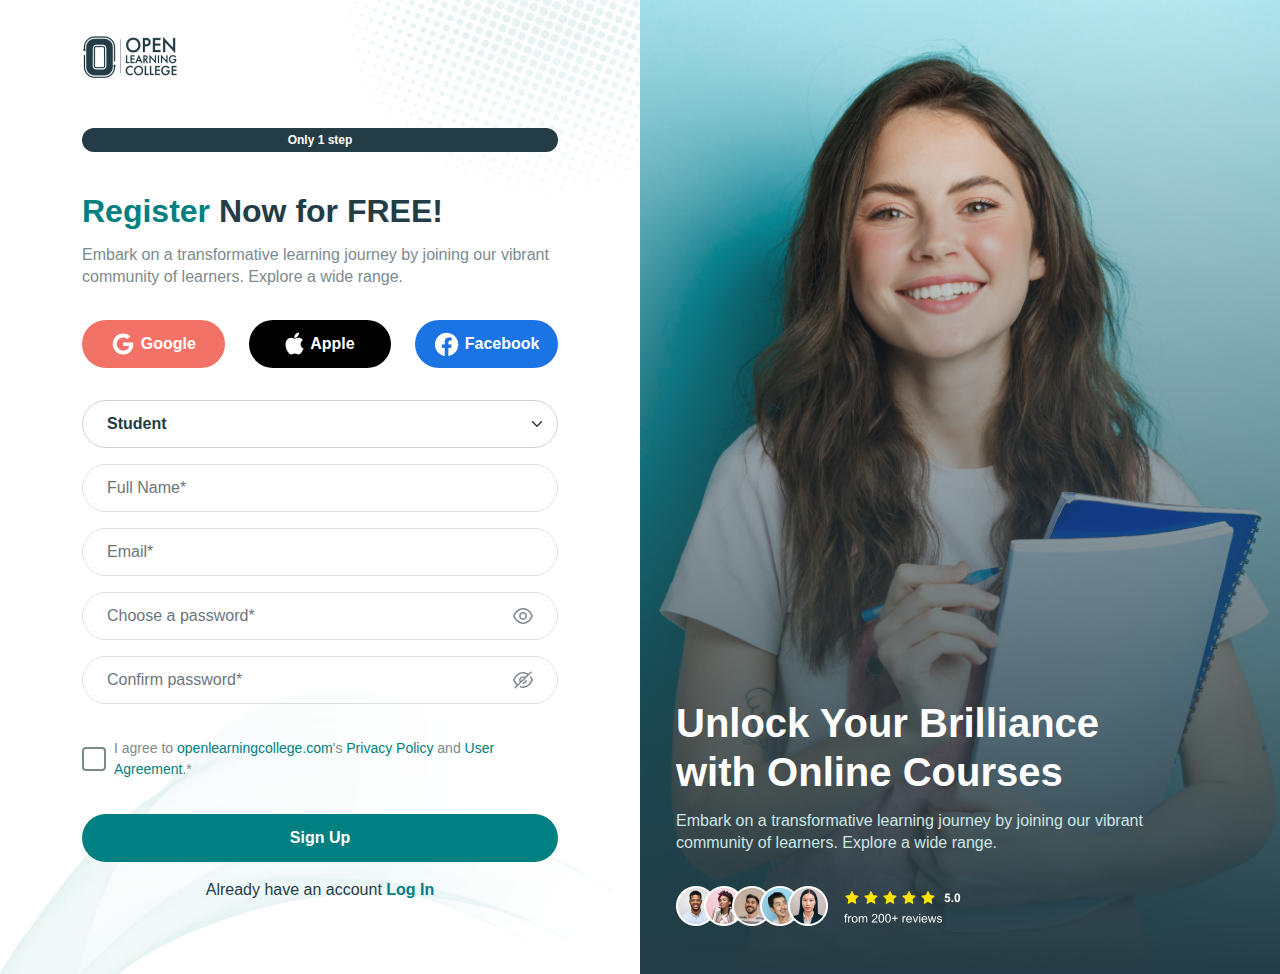
==== commit 60064ba6: "complete register and login page" ====
--- a/index.html
+++ b/index.html
@@ -44,7 +44,7 @@
                                 </a>
                             </div>
                         </div>
-                        <div class="pt-spacing-8 student-form">
+                        <div class="pt-spacing-8">
                             <form>
                                 <select class="form-select px-4 py-spacing-3 rounded-48 gray-dark fw-bold font-16 line-height-22" aria-label="Default select example">
                                     <option selected>Student</option>
@@ -53,7 +53,7 @@
                                     <option value="3">Three</option>
                                 </select>
 
-                                <input type="text" class=" py-spacing-3 px-4 mt-3 border rounded-48 w-100 font-16 line-height-138 p-0"  placeholder="Full Name*">
+                                <input type="text" class="form-control py-spacing-3 px-4 mt-3 border rounded-48 w-100 font-16 line-height-138 p-0"  placeholder="Full Name*">
                                 
                                 <input type="email" placeholder="Email*" class="form-control py-spacing-3 px-4 mt-3 border rounded-48 w-100 font-16 line-height-138 p-0">
 
--- a/css/style.css
+++ b/css/style.css
@@ -97,13 +97,13 @@
   
 
   .font-12{
-    font-size: 12px !important;
+    font-size: 0.75rem !important;
   }
   .font-14{
-    font-size: 14px !important;
+    font-size: 0.875rem !important;
   }
   .font-16{
-    font-size: 16px !important;
+    font-size: 1rem !important;
   }
 
   h1, h2, h3, h4, h5, h6, p{
@@ -247,17 +247,17 @@
 }
 
 /* student form */
-.student-form .form-check-input{
+ .form-check-input{
     min-width: 24px;
     height: 24px;
     border: 2px solid var(--bs-gray);
 }
-.student-form .form-check-input:focus{
+ .form-check-input:focus{
     outline: none;
     box-shadow: none;
     border-color: var(--bs-gray);
 }
-.student-form input:focus{
+ input:focus{
     box-shadow: none;
 }
 
